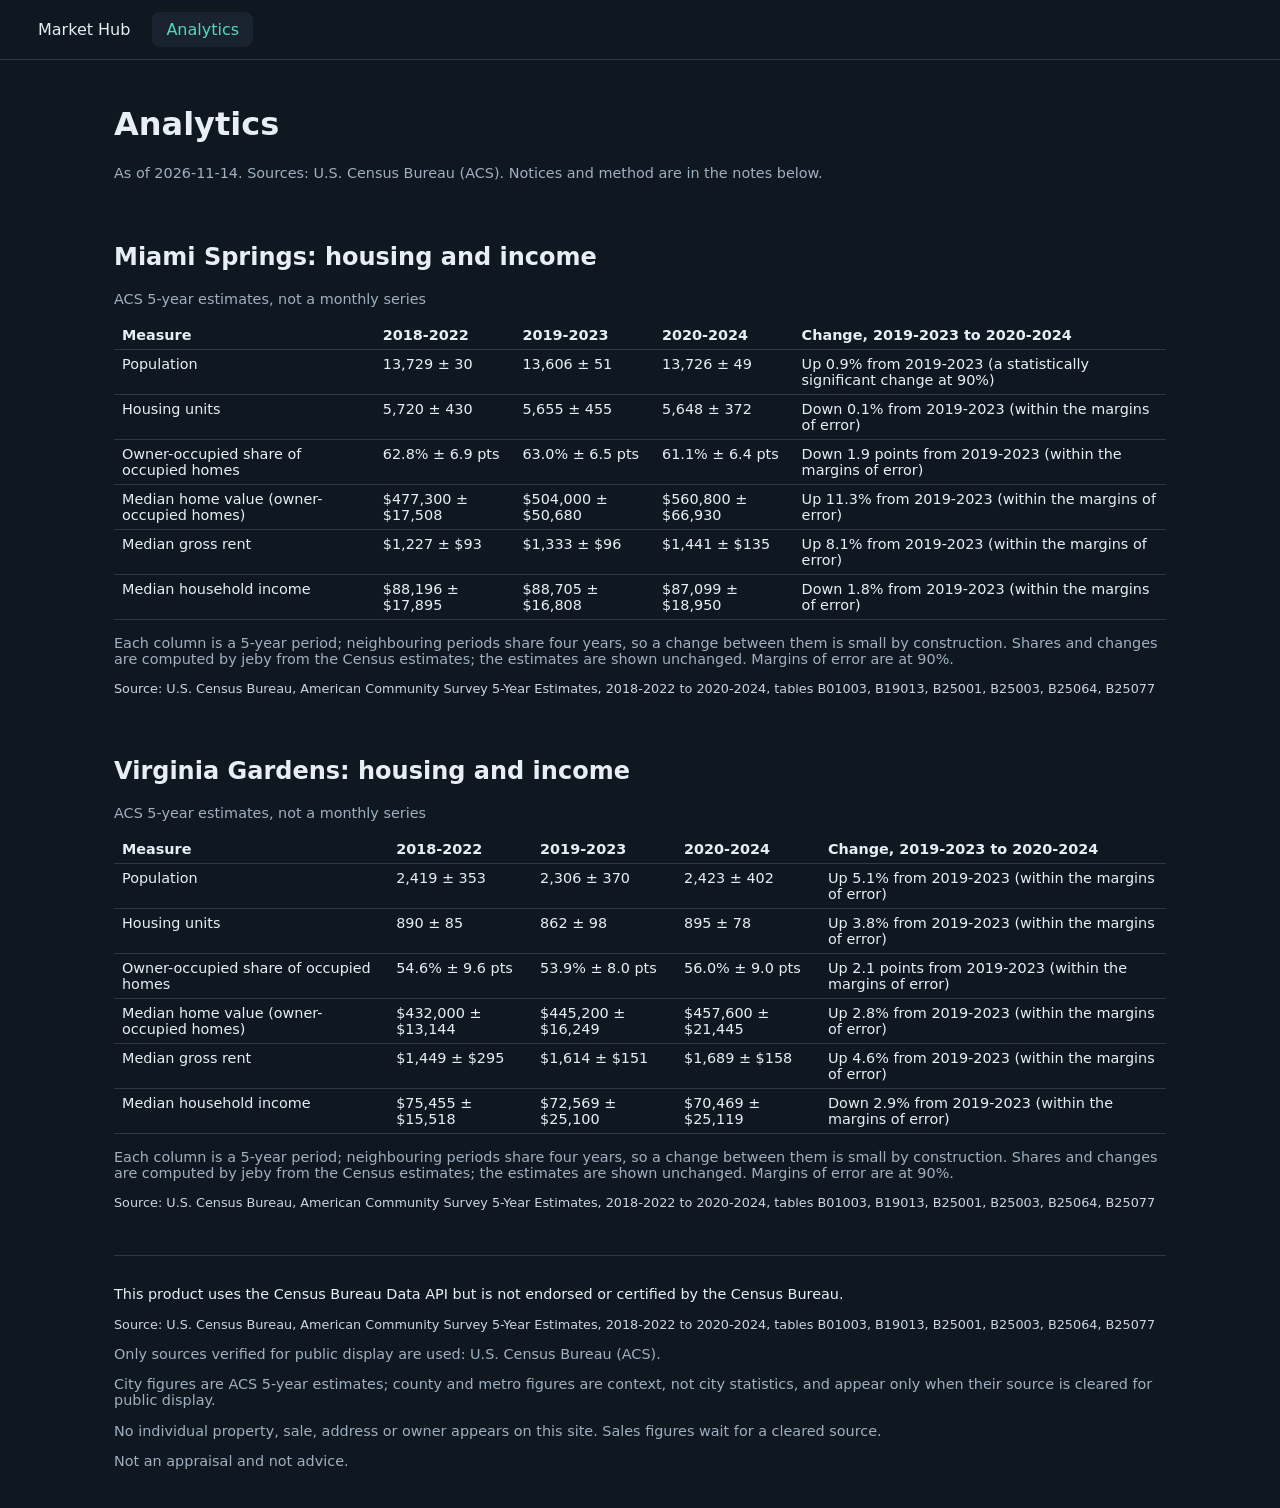
==== analytics/index.html @ 620fe040 "publish: jebyrealestate.com staging build, Census ACS only (JRE-0363, real-estate 6c78adc) Co-Author" ====
<!doctype html>
<!--
  Public-build host document: loads the public Angular app into <jeby-root>.

  Docs: docs/guides/INTERFACE.md#domain-surfaces
-->
<html lang="en">
<head>
  <meta charset="utf-8">
  <!-- JRE-0363: same-origin only. No inline script or style is needed because the public build turns off critical-CSS
       inlining (angular.json, configuration "public"); frame-ancestors cannot be set from a meta tag. -->
  <meta http-equiv="Content-Security-Policy" content="default-src 'self'; script-src 'self'; style-src 'self'; img-src 'self' data:; connect-src 'self'; font-src 'self'; object-src 'none'; base-uri 'self'; form-action 'none'">
  <title>Jeby Real Estate</title>
  <base href="/">
  <link rel="icon" type="image/svg+xml" href="assets/favicon.svg">
  <meta name="viewport" content="width=device-width, initial-scale=1">
<link rel="stylesheet" href="styles-4AL5MRDM.css"></head>
<body>
  <jeby-root></jeby-root>
<script src="main-5VEUV7TL.js" type="module"></script></body>
</html>
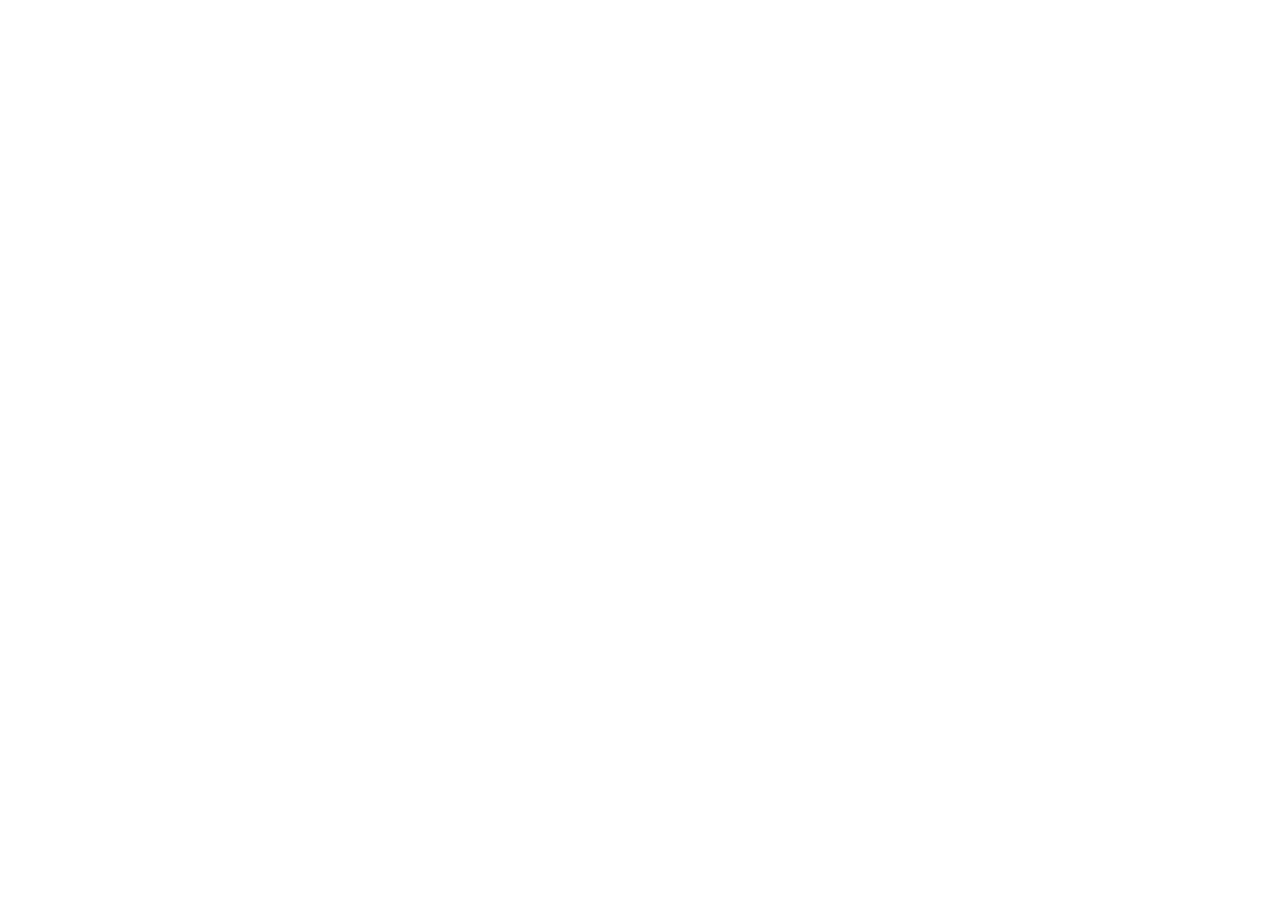
==== commit 2cfe5a88: "fix(staging): base href for the GitHub Pages project address (JRE-0363; audit finding) Co-Authored-B" ====
--- a/analytics/index.html
+++ b/analytics/index.html
@@ -11,7 +11,7 @@
        inlining (angular.json, configuration "public"); frame-ancestors cannot be set from a meta tag. -->
   <meta http-equiv="Content-Security-Policy" content="default-src 'self'; script-src 'self'; style-src 'self'; img-src 'self' data:; connect-src 'self'; font-src 'self'; object-src 'none'; base-uri 'self'; form-action 'none'">
   <title>Jeby Real Estate</title>
-  <base href="/">
+  <base href="/jebyrealestate/">
   <link rel="icon" type="image/svg+xml" href="assets/favicon.svg">
   <meta name="viewport" content="width=device-width, initial-scale=1">
 <link rel="stylesheet" href="styles-4AL5MRDM.css"></head>
